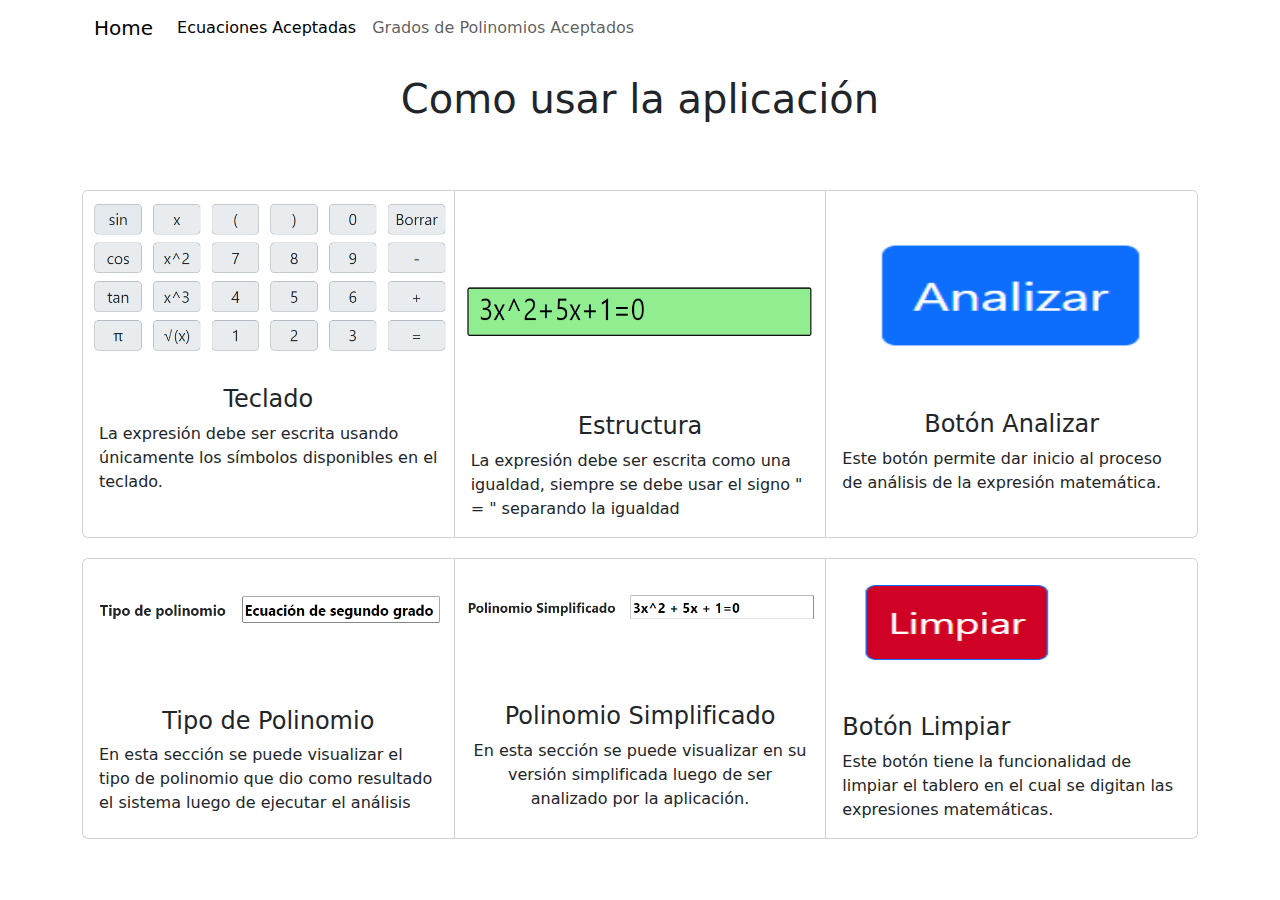
==== ComoUsar.html @ 8d90cc56 "agregada pagina de como usar" ====
<!DOCTYPE html>
<html data-bs-theme="light" lang="es-us">

<head>
    <meta charset="utf-8">
    <meta name="viewport" content="width=device-width, initial-scale=1.0, shrink-to-fit=no">
    <title>ProyectoLenguajes</title>
    <link rel="stylesheet" href="assets/bootstrap/css/bootstrap.min.css">
</head>

<body>
    <div class="container">
        <nav class="navbar navbar-expand-md bg-body">
            <div class="container-fluid"><a class="navbar-brand" href="index.html">Home</a><button data-bs-toggle="collapse" class="navbar-toggler" data-bs-target="#navcol-1"><span class="visually-hidden">Toggle navigation</span><span class="navbar-toggler-icon"></span></button>
                <div class="collapse navbar-collapse" id="navcol-1">
                    <ul class="navbar-nav">
                        <li class="nav-item"><a class="nav-link active" href="EcuaciionesAceptadas.html">Ecuaciones Aceptadas</a></li>
                        <li class="nav-item"><a class="nav-link" href="GradosPolinomios.html">Grados de Polinomios Aceptados</a></li>
                        <li class="nav-item"></li>
                        <li class="nav-item"></li>
                    </ul><a href="#"></a>
                </div>
            </div>
        </nav>
    </div>
    <h1 style="text-align: center;margin: 19px;">Como usar la aplicación<br><br></h1>
    <div class="container">
        <div class="card-group">
            <div class="card"><img class="card-img-top w-100 d-block" src="assets/img/clipboard-image-6.png">
                <div class="card-body">
                    <h4 class="text-center card-title">Teclado</h4>
                    <p class="card-text">La expresión debe ser escrita usando únicamente los símbolos disponibles en el teclado.</p>
                </div>
            </div>
            <div class="card"><img class="card-img-top w-100 d-block" src="assets/img/clipboard-image-7.png" width="431" height="99" style="margin-top: 61px;">
                <div class="card-body">
                    <h4 class="text-center card-title" style="margin-top: 45px;">Estructura</h4>
                    <p class="card-text">La expresión debe ser escrita como una igualdad, siempre se debe usar el signo " = " separando la igualdad</p>
                </div>
            </div>
            <div class="card"><img class="card-img-top w-100 d-block" src="assets/img/clipboard-image-9.png" width="431" height="197">
                <div class="card-body">
                    <h4 class="text-center card-title" style="margin-top: 6px;">Botón Analizar</h4>
                    <p class="card-text">Este botón permite dar inicio al proceso de análisis de la expresión matemática.</p>
                </div>
            </div>
        </div>
        <div class="card-group" style="margin-top: 20px;">
            <div class="card"><img class="card-img-top w-100 d-block" src="assets/img/clipboard-image-11.png" style="margin-top: 24px;">
                <div class="card-body">
                    <h4 class="card-title" style="text-align: center;">Tipo de Polinomio</h4>
                    <p class="card-text">En esta sección se puede visualizar el tipo de polinomio que dio como resultado el sistema luego de ejecutar el análisis</p>
                </div>
            </div>
            <div class="card"><img class="card-img-top w-100 d-block" src="assets/img/clipboard-image-12.png" style="margin-top: 23px;">
                <div class="card-body" style="text-align: center;">
                    <h4 class="card-title">Polinomio Simplificado</h4>
                    <p class="card-text">En esta sección se puede visualizar en su versión simplificada luego de ser analizado por la aplicación.</p>
                </div>
            </div>
            <div class="card"><img class="card-img-top w-100 d-block" src="assets/img/clipboard-image-14.png" width="431" height="118">
                <div class="card-body">
                    <h4 class="card-title" style="margin-top: 20px;">Botón Limpiar</h4>
                    <p class="card-text">Este botón tiene la funcionalidad de limpiar el tablero en el cual se digitan las expresiones matemáticas.</p>
                </div>
            </div>
        </div>
    </div>
    <script src="assets/bootstrap/js/bootstrap.min.js"></script>
</body>

</html>
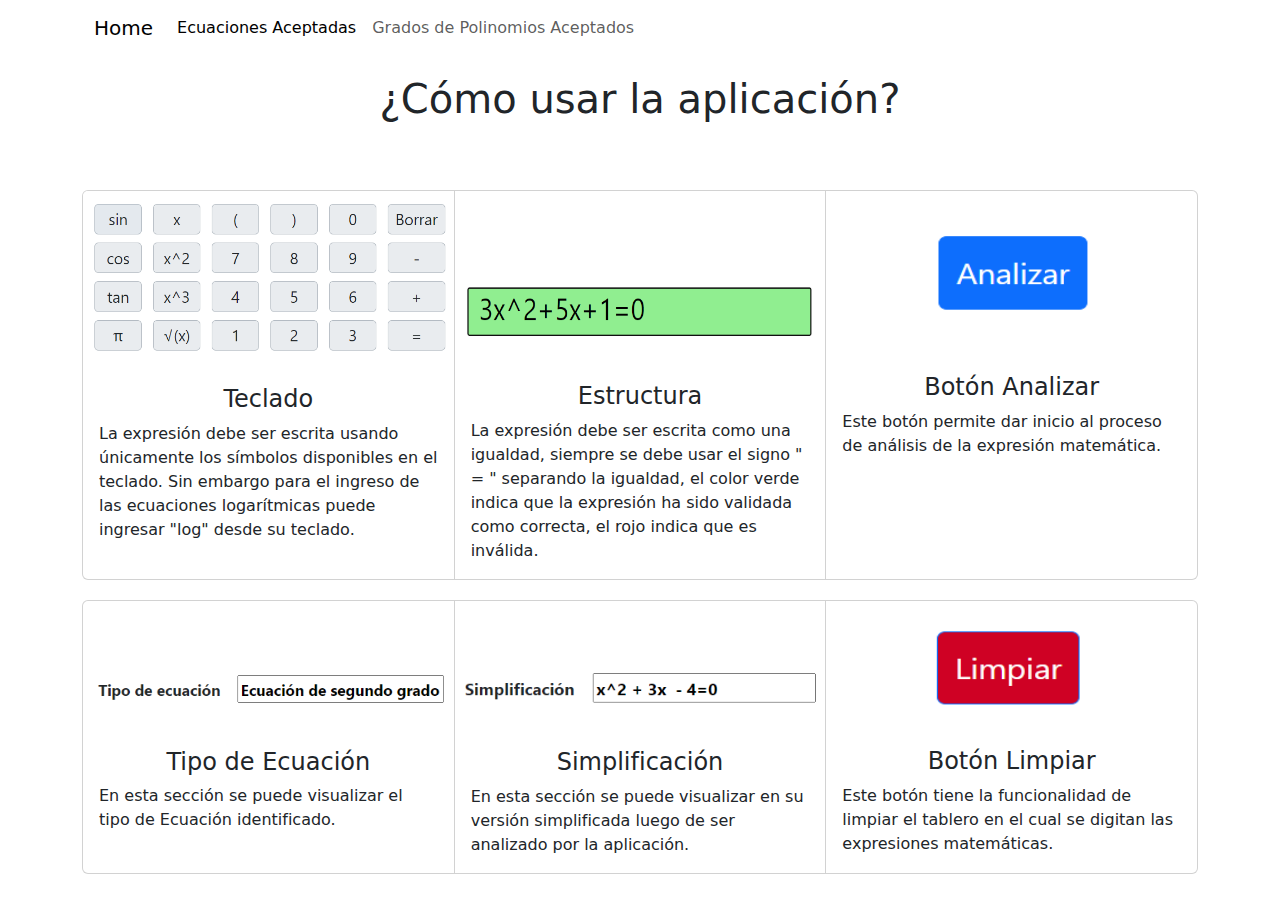
==== commit b75187cf: "Cambio de labels" ====
--- a/ComoUsar.html
+++ b/ComoUsar.html
@@ -23,44 +23,46 @@
             </div>
         </nav>
     </div>
-    <h1 style="text-align: center;margin: 19px;">Como usar la aplicación<br><br></h1>
+    <h1 style="text-align: center;margin: 19px;">¿Cómo usar la aplicación?<br><br></h1>
     <div class="container">
         <div class="card-group">
             <div class="card"><img class="card-img-top w-100 d-block" src="assets/img/clipboard-image-6.png">
                 <div class="card-body">
                     <h4 class="text-center card-title">Teclado</h4>
-                    <p class="card-text">La expresión debe ser escrita usando únicamente los símbolos disponibles en el teclado.</p>
+                    <p class="card-text">La expresión debe ser escrita usando únicamente los símbolos disponibles en el teclado. Sin embargo para el ingreso de las ecuaciones logarítmicas puede ingresar "log" desde su teclado. </p>
                 </div>
             </div>
             <div class="card"><img class="card-img-top w-100 d-block" src="assets/img/clipboard-image-7.png" width="431" height="99" style="margin-top: 61px;">
                 <div class="card-body">
-                    <h4 class="text-center card-title" style="margin-top: 45px;">Estructura</h4>
-                    <p class="card-text">La expresión debe ser escrita como una igualdad, siempre se debe usar el signo " = " separando la igualdad</p>
+                    <h4 class="text-center card-title" style="margin-top: 15px;">Estructura</h4>
+                    <p class="card-text">La expresión debe ser escrita como una igualdad, siempre se debe usar el signo " = " separando la igualdad, el color verde indica que la expresión ha sido validada como correcta, el rojo indica que es inválida.</p>
                 </div>
             </div>
-            <div class="card"><img class="card-img-top w-100 d-block" src="assets/img/clipboard-image-9.png" width="431" height="197">
+            <div class="card">
+                <img  src="assets/img/clipboard-image-9.png"  style="margin-left: 80px; margin-top: 5px;" width="215" height="145">
                 <div class="card-body">
-                    <h4 class="text-center card-title" style="margin-top: 6px;">Botón Analizar</h4>
+                    <h4 class="text-center card-title" style="margin-top: 16px;">Botón Analizar</h4>
                     <p class="card-text">Este botón permite dar inicio al proceso de análisis de la expresión matemática.</p>
                 </div>
             </div>
         </div>
         <div class="card-group" style="margin-top: 20px;">
-            <div class="card"><img class="card-img-top w-100 d-block" src="assets/img/clipboard-image-11.png" style="margin-top: 24px;">
-                <div class="card-body">
-                    <h4 class="card-title" style="text-align: center;">Tipo de Polinomio</h4>
-                    <p class="card-text">En esta sección se puede visualizar el tipo de polinomio que dio como resultado el sistema luego de ejecutar el análisis</p>
+            <div class="card"><img class="card-img-top w-100 d-block" src="assets/img/image-11.png" style="margin-top: 64px;">
+                <div class="card-body " style=" margin-top: 13px;">
+                    <h4 class="card-title" style="text-align: center;">Tipo de Ecuación</h4>
+                    <p class="card-text">En esta sección se puede visualizar el tipo de Ecuación identificado.</p>
                 </div>
             </div>
-            <div class="card"><img class="card-img-top w-100 d-block" src="assets/img/clipboard-image-12.png" style="margin-top: 23px;">
-                <div class="card-body" style="text-align: center;">
-                    <h4 class="card-title">Polinomio Simplificado</h4>
+            <div class="card"><img class="card-img-top w-100 d-block" src="assets/img/image-12.png" style="margin-top: 63px;">
+                <div class="card-body" style=" margin-top: 13px;">
+                    <h4 class="card-title" style="text-align: center;">Simplificación</h4>
                     <p class="card-text">En esta sección se puede visualizar en su versión simplificada luego de ser analizado por la aplicación.</p>
                 </div>
             </div>
-            <div class="card"><img class="card-img-top w-100 d-block" src="assets/img/clipboard-image-14.png" width="431" height="118">
+            <div class="card"><img  src="assets/img/clipboard-image-14.png" style="margin-left: 80px; margin-top: 5px;" width="290" height="115">
                 <div class="card-body">
-                    <h4 class="card-title" style="margin-top: 20px;">Botón Limpiar</h4>
+                
+                    <h4 class="text-center card-title" style="margin-top: 10px;">Botón Limpiar</h4>
                     <p class="card-text">Este botón tiene la funcionalidad de limpiar el tablero en el cual se digitan las expresiones matemáticas.</p>
                 </div>
             </div>
